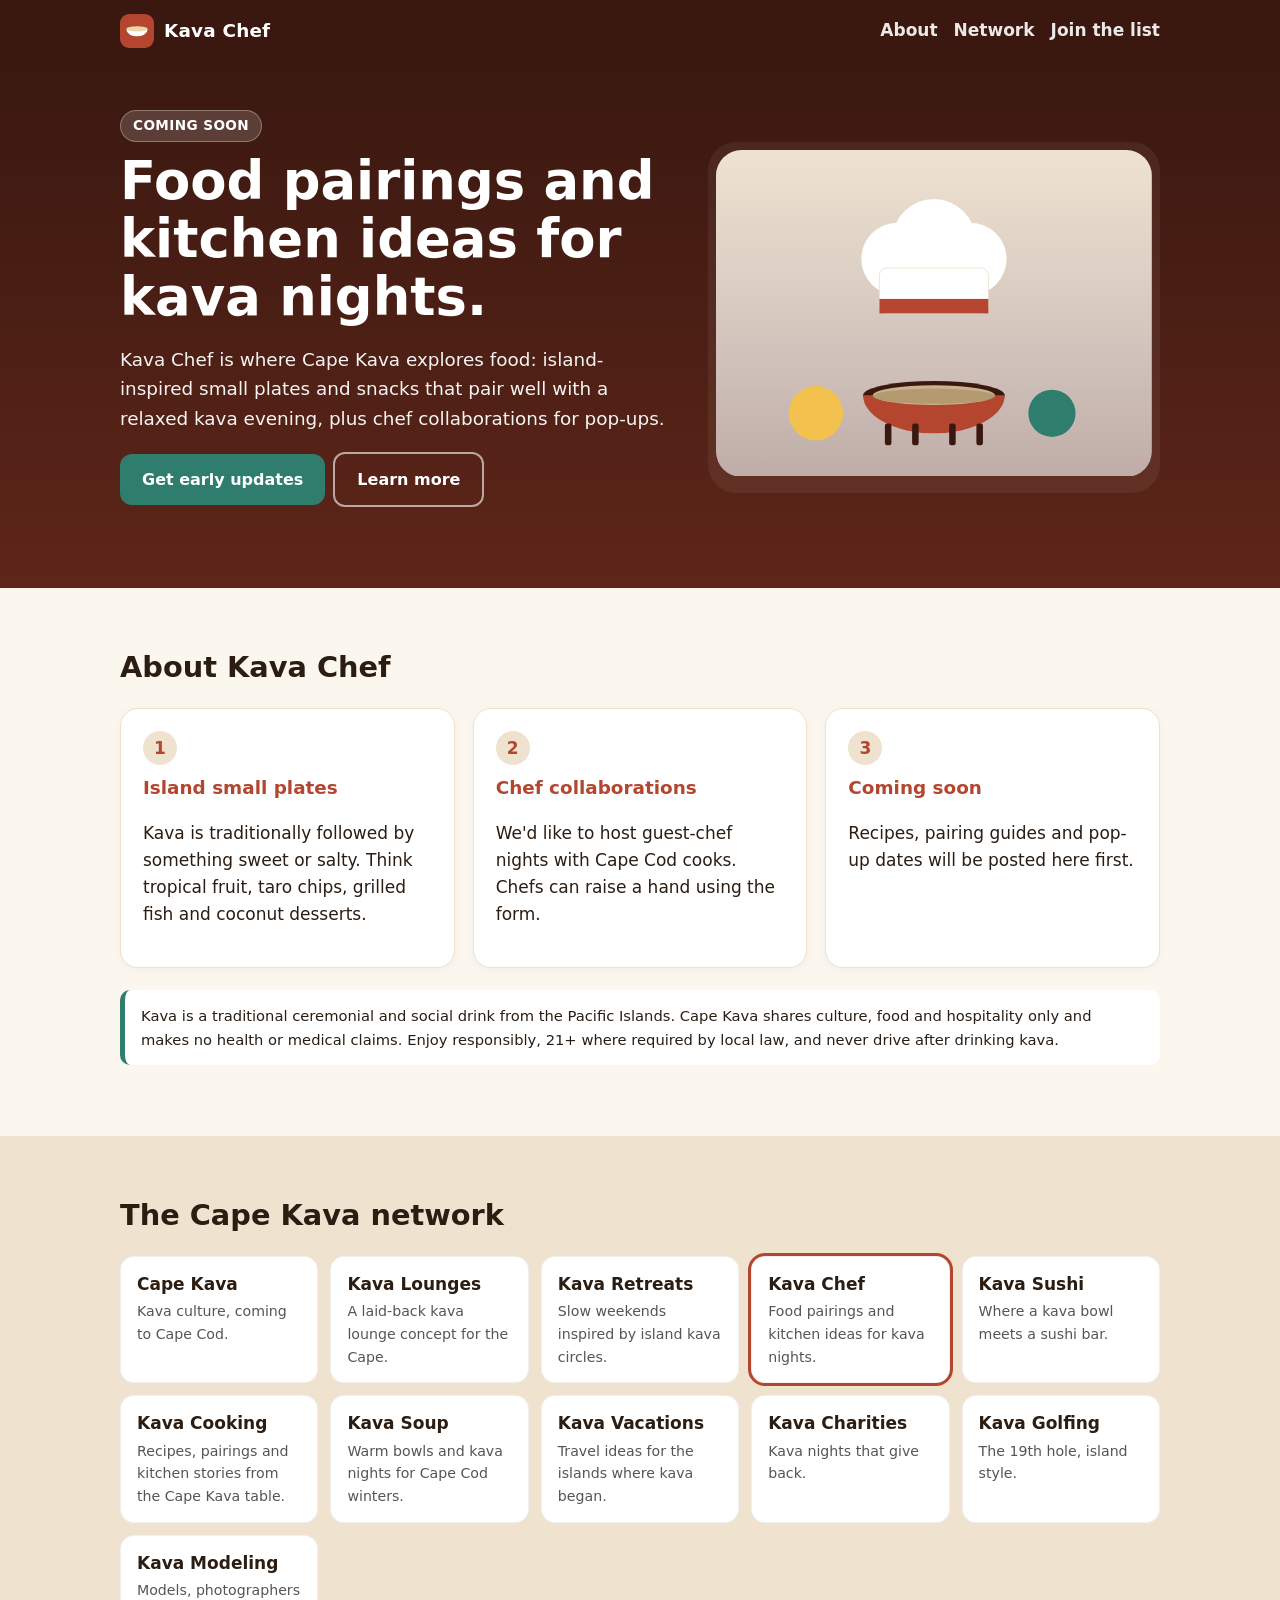
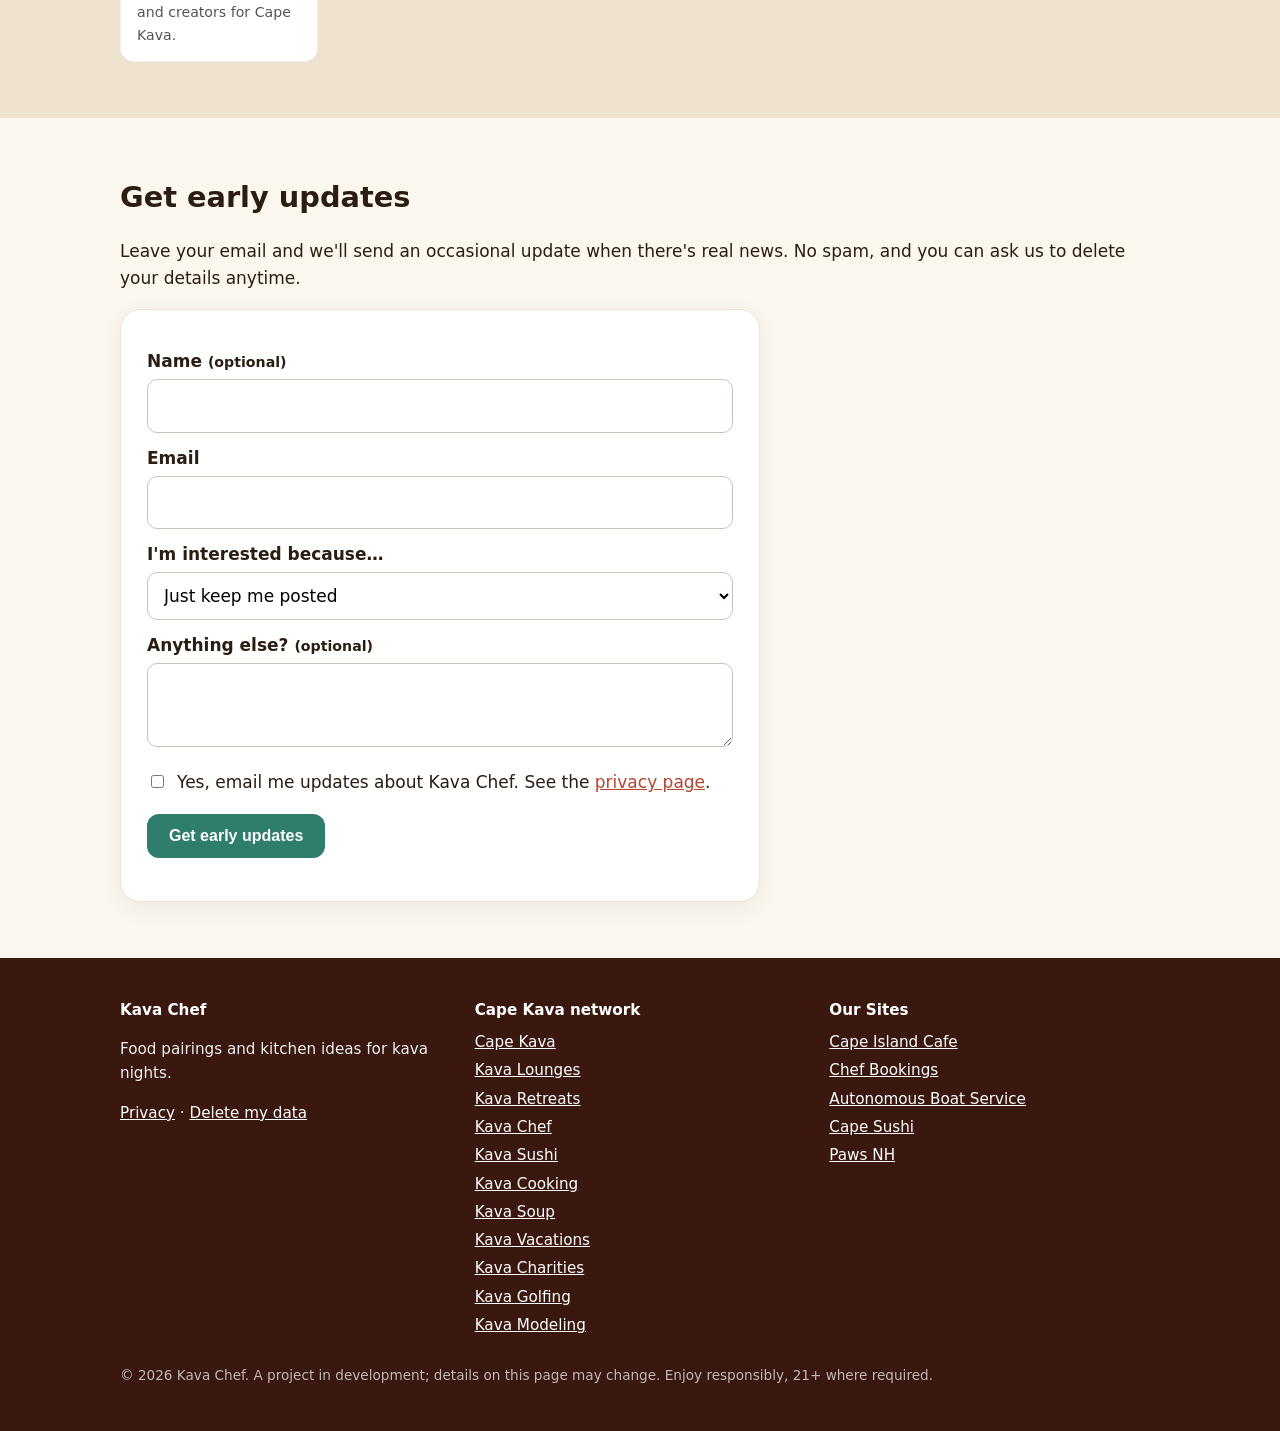
==== index.html @ eee849c8 "Landing page from domain batch generator" ====
<!doctype html>
<html lang="en">
<head>
<meta charset="utf-8">
<meta name="viewport" content="width=device-width,initial-scale=1">
<title>Kava Chef: Food pairings and kitchen ideas for kava nights.</title>
<meta name="description" content="Food pairings and kitchen ideas for kava nights. Kava Chef is where Cape Kava explores food: island-inspired small plates and snacks that pair well with a relaxed kava evening, plus chef collaborations for pop-ups.">
<link rel="canonical" href="https://platinum00001.github.io/kavachef.com/">
<meta name="theme-color" content="#3a1810">
<meta property="og:type" content="website">
<meta property="og:site_name" content="Kava Chef">
<meta property="og:title" content="Kava Chef: Food pairings and kitchen ideas for kava nights.">
<meta property="og:description" content="Food pairings and kitchen ideas for kava nights. Kava Chef is where Cape Kava explores food: island-inspired small plates and snacks that pair well with a relaxed kava evening, plus chef collaborations for pop-ups.">
<meta property="og:url" content="https://platinum00001.github.io/kavachef.com/">
<meta property="og:image" content="https://platinum00001.github.io/kavachef.com/og.png">
<meta property="og:image:width" content="1200"><meta property="og:image:height" content="630">
<meta name="twitter:card" content="summary_large_image">
<meta name="twitter:title" content="Kava Chef: Food pairings and kitchen ideas for kava nights.">
<meta name="twitter:description" content="Food pairings and kitchen ideas for kava nights. Kava Chef is where Cape Kava explores food: island-inspired small plates and snacks that pair well with a relaxed kava evening, plus chef collaborations for pop-ups.">
<meta name="twitter:image" content="https://platinum00001.github.io/kavachef.com/og.png">
<link rel="icon" href="favicon.svg" type="image/svg+xml">
<link rel="icon" href="favicon-32.png" sizes="32x32" type="image/png">
<link rel="apple-touch-icon" href="apple-touch-icon.png">
<link rel="manifest" href="site.webmanifest">
<link rel="stylesheet" href="css/style.css">
</head>
<body>
<header class="top"><div class="wrap">
<a class="brand" href="./"><img src="favicon.svg" alt="" width="34" height="34">Kava Chef</a>
<nav><a href="./#about" class="opt">About</a><a href="./#network" class="opt">Network</a><a href="./#join">Join the list</a></nav>
</div></header>
<main>
<section class="hero"><div class="wrap">
<div><span class="badge">Coming soon</span><h1>Food pairings and kitchen ideas for kava nights.</h1><p class="lead">Kava Chef is where Cape Kava explores food: island-inspired small plates and snacks that pair well with a relaxed kava evening, plus chef collaborations for pop-ups.</p>
<p><a class="btn" href="#join">Get early updates</a><a class="btn ghost" href="#about">Learn more</a></p></div>
<div class="art"><svg viewBox="0 0 480 360" xmlns="http://www.w3.org/2000/svg" role="img" aria-hidden="true"><defs><linearGradient id="sky" x1="0" y1="0" x2="0" y2="1"><stop offset="0" stop-color="#efe2cf"/><stop offset="1" stop-color="#ffffff" stop-opacity="0.6"/></linearGradient></defs><rect width="480" height="360" rx="28" fill="url(#sky)"/><g transform="translate(240 120)"><circle cx="-40" cy="0" r="40" fill="#fff"/><circle cx="0" cy="-20" r="46" fill="#fff"/><circle cx="40" cy="0" r="40" fill="#fff"/><rect x="-60" y="10" width="120" height="50" rx="8" fill="#fff" stroke="#efe2cf"/><rect x="-60" y="44" width="120" height="16" fill="#b4462f"/></g><g transform="translate(240 270) scale(0.6)"><ellipse cx="0" cy="0" rx="130" ry="26" fill="#3a1810"/><path d="M-130 0 a130 70 0 0 0 260 0z" fill="#b4462f"/><ellipse cx="0" cy="0" rx="112" ry="18" fill="#c9b38d"/><ellipse cx="0" cy="2" rx="112" ry="14" fill="#a68a5f" opacity=".6"/><rect x="-90" y="52" width="12" height="40" rx="4" fill="#3a1810"/><rect x="-40" y="52" width="12" height="40" rx="4" fill="#3a1810"/><rect x="28" y="52" width="12" height="40" rx="4" fill="#3a1810"/><rect x="78" y="52" width="12" height="40" rx="4" fill="#3a1810"/></g><circle cx="110" cy="290" r="30" fill="#f2c14e"/><circle cx="370" cy="290" r="26" fill="#2f7d6d"/></svg></div>
</div></section>
<section id="about"><div class="wrap"><h2>About Kava Chef</h2><div class="cards"><div class="card"><span class="n">1</span><h3>Island small plates</h3><p>Kava is traditionally followed by something sweet or salty. Think tropical fruit, taro chips, grilled fish and coconut desserts.</p></div><div class="card"><span class="n">2</span><h3>Chef collaborations</h3><p>We&#x27;d like to host guest-chef nights with Cape Cod cooks. Chefs can raise a hand using the form.</p></div><div class="card"><span class="n">3</span><h3>Coming soon</h3><p>Recipes, pairing guides and pop-up dates will be posted here first.</p></div></div><p class="note">Kava is a traditional ceremonial and social drink from the Pacific Islands. Cape Kava shares culture, food and hospitality only and makes no health or medical claims. Enjoy responsibly, 21+ where required by local law, and never drive after drinking kava.</p></div></section>
<section class="band" id="network"><div class="wrap"><h2>The Cape Kava network</h2><div class="net"><a href="https://platinum00001.github.io/kapekava.com/">Cape Kava<small>Kava culture, coming to Cape Cod.</small></a><a href="https://platinum00001.github.io/kavalounges.com/">Kava Lounges<small>A laid-back kava lounge concept for the Cape.</small></a><a href="https://platinum00001.github.io/kavaretreats.com/">Kava Retreats<small>Slow weekends inspired by island kava circles.</small></a><a href="https://platinum00001.github.io/kavachef.com/" class="here" aria-current="page">Kava Chef<small>Food pairings and kitchen ideas for kava nights.</small></a><a href="https://platinum00001.github.io/kavasushi.com/">Kava Sushi<small>Where a kava bowl meets a sushi bar.</small></a><a href="https://platinum00001.github.io/kavacooking.com/">Kava Cooking<small>Recipes, pairings and kitchen stories from the Cape Kava table.</small></a><a href="https://platinum00001.github.io/kavasoup.com/">Kava Soup<small>Warm bowls and kava nights for Cape Cod winters.</small></a><a href="https://platinum00001.github.io/kavavacations.com/">Kava Vacations<small>Travel ideas for the islands where kava began.</small></a><a href="https://platinum00001.github.io/kavacharities.com/">Kava Charities<small>Kava nights that give back.</small></a><a href="https://platinum00001.github.io/kavagolfing.com/">Kava Golfing<small>The 19th hole, island style.</small></a><a href="https://platinum00001.github.io/kavamodeling.com/">Kava Modeling<small>Models, photographers and creators for Cape Kava.</small></a></div></div></section>
<section id="join"><div class="wrap"><h2>Get early updates</h2>
<p>Leave your email and we'll send an occasional update when there's real news. No spam, and you can ask us to delete your details anytime.</p>
<form class="signup" id="signup" novalidate>
<label for="f-name">Name <small>(optional)</small></label><input id="f-name" name="name" type="text" maxlength="120" autocomplete="name">
<label for="f-email">Email</label><input id="f-email" name="email" type="email" maxlength="200" required autocomplete="email">
<label for="f-interest">I'm interested because…</label><select id="f-interest" name="interest"><option>Just keep me posted</option><option>I&#x27;m a chef or caterer</option><option>I want to attend a chef night</option><option>I&#x27;d like recipes and pairing guides</option></select>
<label for="f-note">Anything else? <small>(optional)</small></label><textarea id="f-note" name="note" maxlength="600"></textarea>
<div class="hp" aria-hidden="true"><label for="f-web">Website</label><input id="f-web" name="website_url" type="text" tabindex="-1" autocomplete="off"></div>
<label class="check"><input type="checkbox" name="consent" required> <span>Yes, email me updates about Kava Chef. See the <a href="privacy.html">privacy page</a>.</span></label>
<p><button class="btn" type="submit">Get early updates</button></p>
<div class="msg" id="signup-msg" role="status" aria-live="polite"></div>
</form></div></section>
</main>
<footer><div class="wrap">
<div class="cols">
<div><h4>Kava Chef</h4><p>Food pairings and kitchen ideas for kava nights.</p><p><a href="privacy.html">Privacy</a> · <a href="privacy.html#data-deletion">Delete my data</a></p></div>
<div><h4>Cape Kava network</h4><ul><li><a href="https://platinum00001.github.io/kapekava.com/">Cape Kava</a></li><li><a href="https://platinum00001.github.io/kavalounges.com/">Kava Lounges</a></li><li><a href="https://platinum00001.github.io/kavaretreats.com/">Kava Retreats</a></li><li><a href="https://platinum00001.github.io/kavachef.com/">Kava Chef</a></li><li><a href="https://platinum00001.github.io/kavasushi.com/">Kava Sushi</a></li><li><a href="https://platinum00001.github.io/kavacooking.com/">Kava Cooking</a></li><li><a href="https://platinum00001.github.io/kavasoup.com/">Kava Soup</a></li><li><a href="https://platinum00001.github.io/kavavacations.com/">Kava Vacations</a></li><li><a href="https://platinum00001.github.io/kavacharities.com/">Kava Charities</a></li><li><a href="https://platinum00001.github.io/kavagolfing.com/">Kava Golfing</a></li><li><a href="https://platinum00001.github.io/kavamodeling.com/">Kava Modeling</a></li></ul></div><div><h4>Our Sites</h4><ul><li><a href="https://capeislandcafe.com/">Cape Island Cafe</a></li><li><a href="https://chefbookings.org/">Chef Bookings</a></li><li><a href="https://platinum00001.github.io/autonomousboatservice.com/">Autonomous Boat Service</a></li><li><a href="https://platinum00001.github.io/capesushi.com/">Cape Sushi</a></li><li><a href="https://platinum00001.github.io/pawsnh.com/">Paws NH</a></li></ul></div>
</div>
<p class="fine">© 2026 Kava Chef. A project in development; details on this page may change. Enjoy responsibly, 21+ where required.</p>
</div></footer>
<script type="application/ld+json">{"@context": "https://schema.org", "@type": "WebSite", "name": "Kava Chef", "url": "https://platinum00001.github.io/kavachef.com/", "description": "Food pairings and kitchen ideas for kava nights."}</script>
<script src="config.js"></script><script src="js/form.js"></script>
</body></html>
---- css/style.css ----
:root{--bg:#fbf6ee;--ink:#2b1d12;--accent:#b4462f;--accent2:#2f7d6d;--soft:#efe2cf;--hero:#3a1810}
*{box-sizing:border-box}html{scroll-behavior:smooth}
body{margin:0;font:17px/1.6 system-ui,-apple-system,"Segoe UI",Roboto,Helvetica,Arial,sans-serif;color:var(--ink);background:var(--bg)}
a{color:var(--accent)}img,svg{max-width:100%;height:auto}
.wrap{max-width:1080px;margin:0 auto;padding:0 20px}
header.top{background:var(--hero);color:#fff}
header.top .wrap{display:flex;align-items:center;justify-content:space-between;gap:12px;padding-top:14px;padding-bottom:14px}
.brand{display:flex;align-items:center;gap:10px;color:#fff;text-decoration:none;font-weight:800;font-size:1.15rem;letter-spacing:.2px}
.brand img{width:34px;height:34px;border-radius:9px}
header.top nav a{color:#fff;opacity:.9;margin-left:16px;text-decoration:none;font-weight:600}
header.top nav a:hover{opacity:1;text-decoration:underline}
.hero{background:linear-gradient(180deg,var(--hero),color-mix(in srgb,var(--hero) 70%,var(--accent)));color:#fff;padding:48px 0 64px}
.hero .wrap{display:grid;grid-template-columns:1.1fr .9fr;gap:36px;align-items:center}
.hero h1{font-size:clamp(2rem,4.6vw,3.3rem);line-height:1.1;margin:.2em 0 .3em}
.hero p.lead{font-size:1.15rem;opacity:.95;max-width:38em}
.badge{display:inline-block;background:rgba(255,255,255,.16);border:1px solid rgba(255,255,255,.3);padding:4px 12px;border-radius:99px;font-size:.85rem;font-weight:700;letter-spacing:.4px;text-transform:uppercase}
.btn{display:inline-block;background:var(--accent2);color:#fff;font-weight:700;padding:13px 22px;border-radius:12px;text-decoration:none;border:0;cursor:pointer;font-size:1rem}
.btn:hover{filter:brightness(1.08)}
.btn.ghost{background:transparent;border:2px solid rgba(255,255,255,.6);margin-left:8px}
.art{background:rgba(255,255,255,.06);border-radius:28px;padding:8px}
section{padding:56px 0}
section h2{font-size:1.8rem;margin:0 0 18px}
.cards{display:grid;grid-template-columns:repeat(auto-fit,minmax(230px,1fr));gap:18px}
.card{background:#fff;border:1px solid var(--soft);border-radius:18px;padding:22px;box-shadow:0 2px 10px rgba(0,0,0,.04)}
.card h3{margin:.1em 0 .4em;font-size:1.15rem;color:var(--accent)}
.card .n{display:inline-grid;place-items:center;width:34px;height:34px;border-radius:50%;background:var(--soft);color:var(--accent);font-weight:800;margin-bottom:6px}
.band{background:var(--soft)}
.net{display:grid;grid-template-columns:repeat(auto-fit,minmax(180px,1fr));gap:12px}
.net a{display:block;background:#fff;border-radius:14px;padding:14px 16px;text-decoration:none;color:var(--ink);border:1px solid rgba(0,0,0,.06);font-weight:700}
.net a small{display:block;font-weight:400;color:#555;margin-top:2px}
.net a.here{outline:3px solid var(--accent);pointer-events:none}
form.signup{background:#fff;border-radius:20px;padding:26px;border:1px solid var(--soft);max-width:640px;box-shadow:0 6px 24px rgba(0,0,0,.06)}
form.signup label{display:block;font-weight:700;margin:12px 0 4px}
form.signup input[type=text],form.signup input[type=email],form.signup select,form.signup textarea{width:100%;padding:12px;border:1px solid #c9c2b6;border-radius:10px;font:inherit;background:#fff}
form.signup textarea{min-height:84px}
form.signup .check{display:flex;gap:10px;align-items:flex-start;font-weight:400;margin-top:14px}
form.signup .check input{margin-top:6px}
.hp{position:absolute!important;left:-9999px!important;width:1px;height:1px;overflow:hidden}
.msg{margin-top:14px;padding:12px 14px;border-radius:10px;display:none}
.msg.ok{display:block;background:#e6f4ea;color:#1e5b2f}.msg.err{display:block;background:#fdecea;color:#8a1c12}
.note{font-size:.92rem;background:#fff;border-left:5px solid var(--accent2);padding:14px 16px;border-radius:10px;margin-top:22px}
footer{background:var(--hero);color:#eee;padding:40px 0 30px;font-size:.95rem}
footer a{color:#fff}
footer .cols{display:grid;grid-template-columns:repeat(auto-fit,minmax(220px,1fr));gap:24px}
footer h4{margin:0 0 8px;color:#fff}
footer ul{list-style:none;padding:0;margin:0}footer li{margin:4px 0}
footer .fine{opacity:.75;margin-top:24px;font-size:.85rem}
.prose{max-width:760px}.prose h2{margin-top:1.4em}
@media (max-width:820px){.hero .wrap{grid-template-columns:1fr}.art{max-width:420px}header.top nav a{margin-left:10px;font-size:.92rem}}
@media (max-width:480px){header.top nav .opt{display:none}.btn.ghost{margin:10px 0 0}}
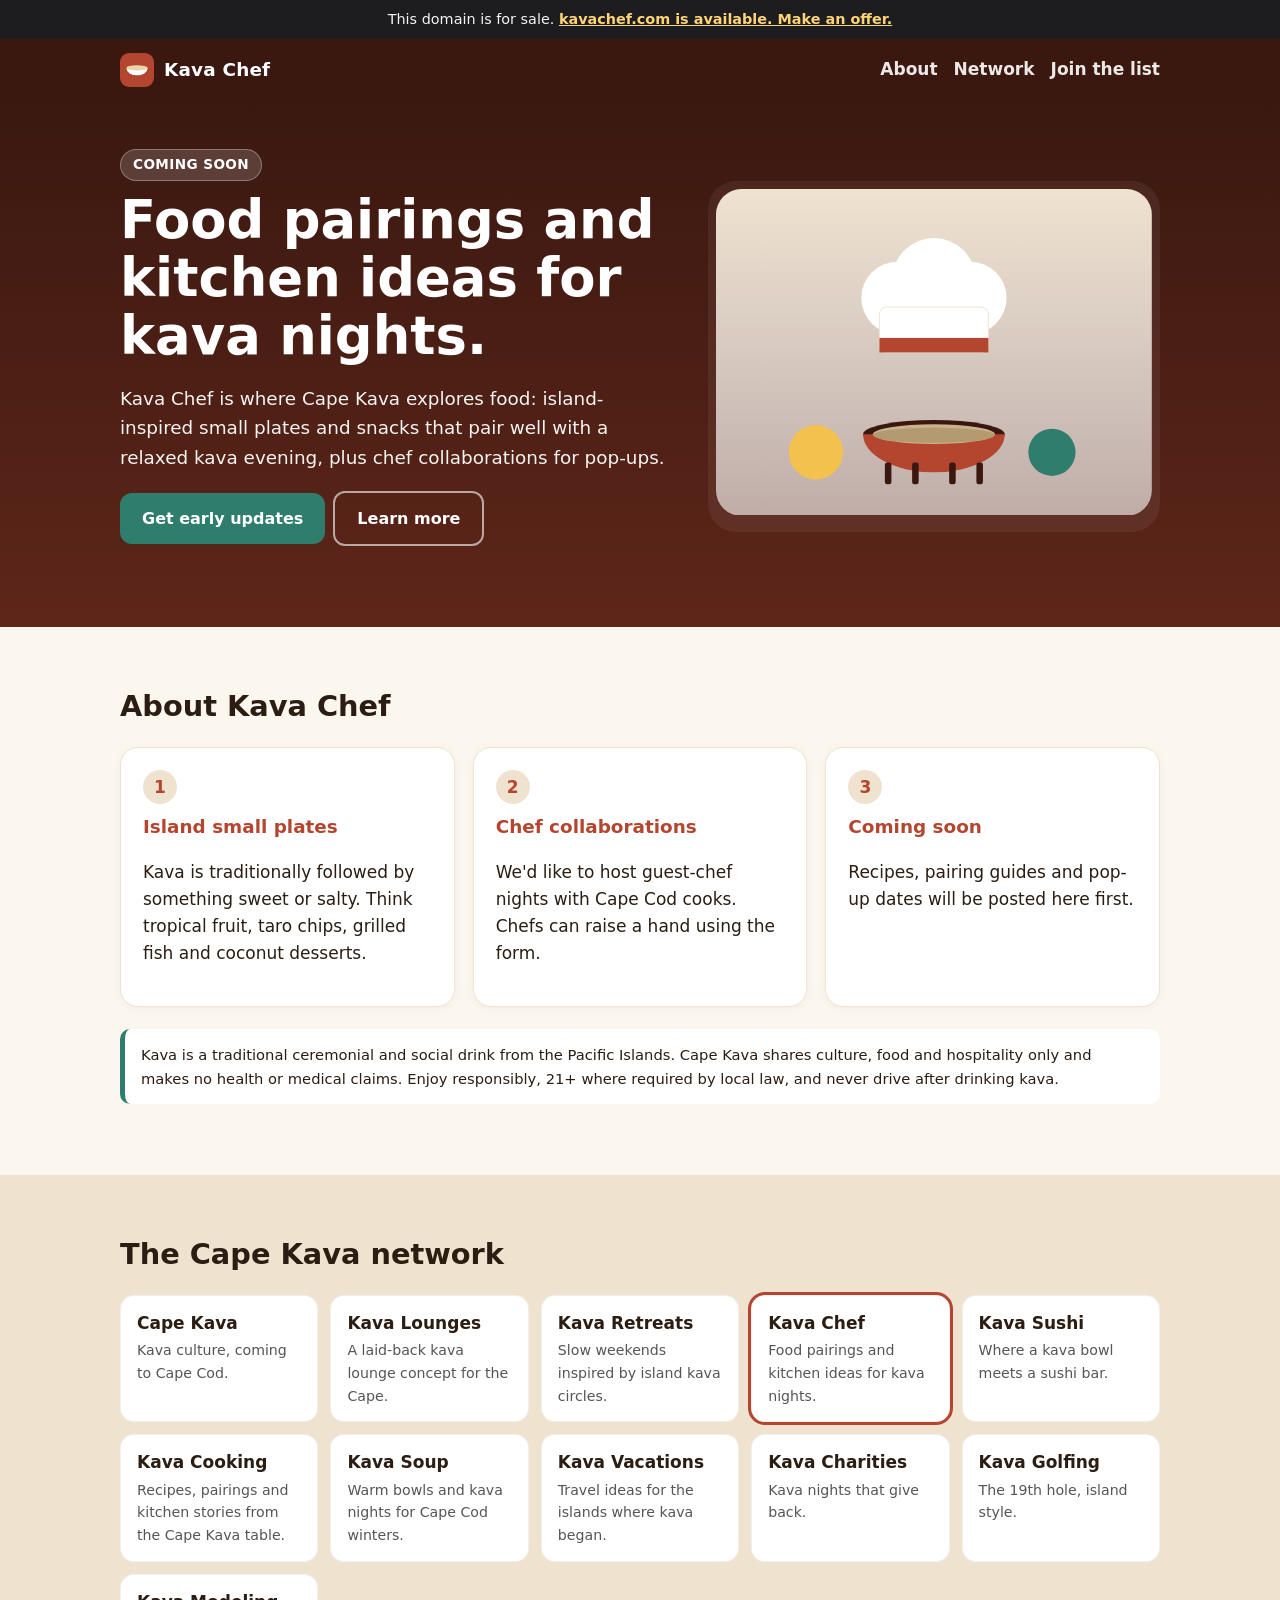
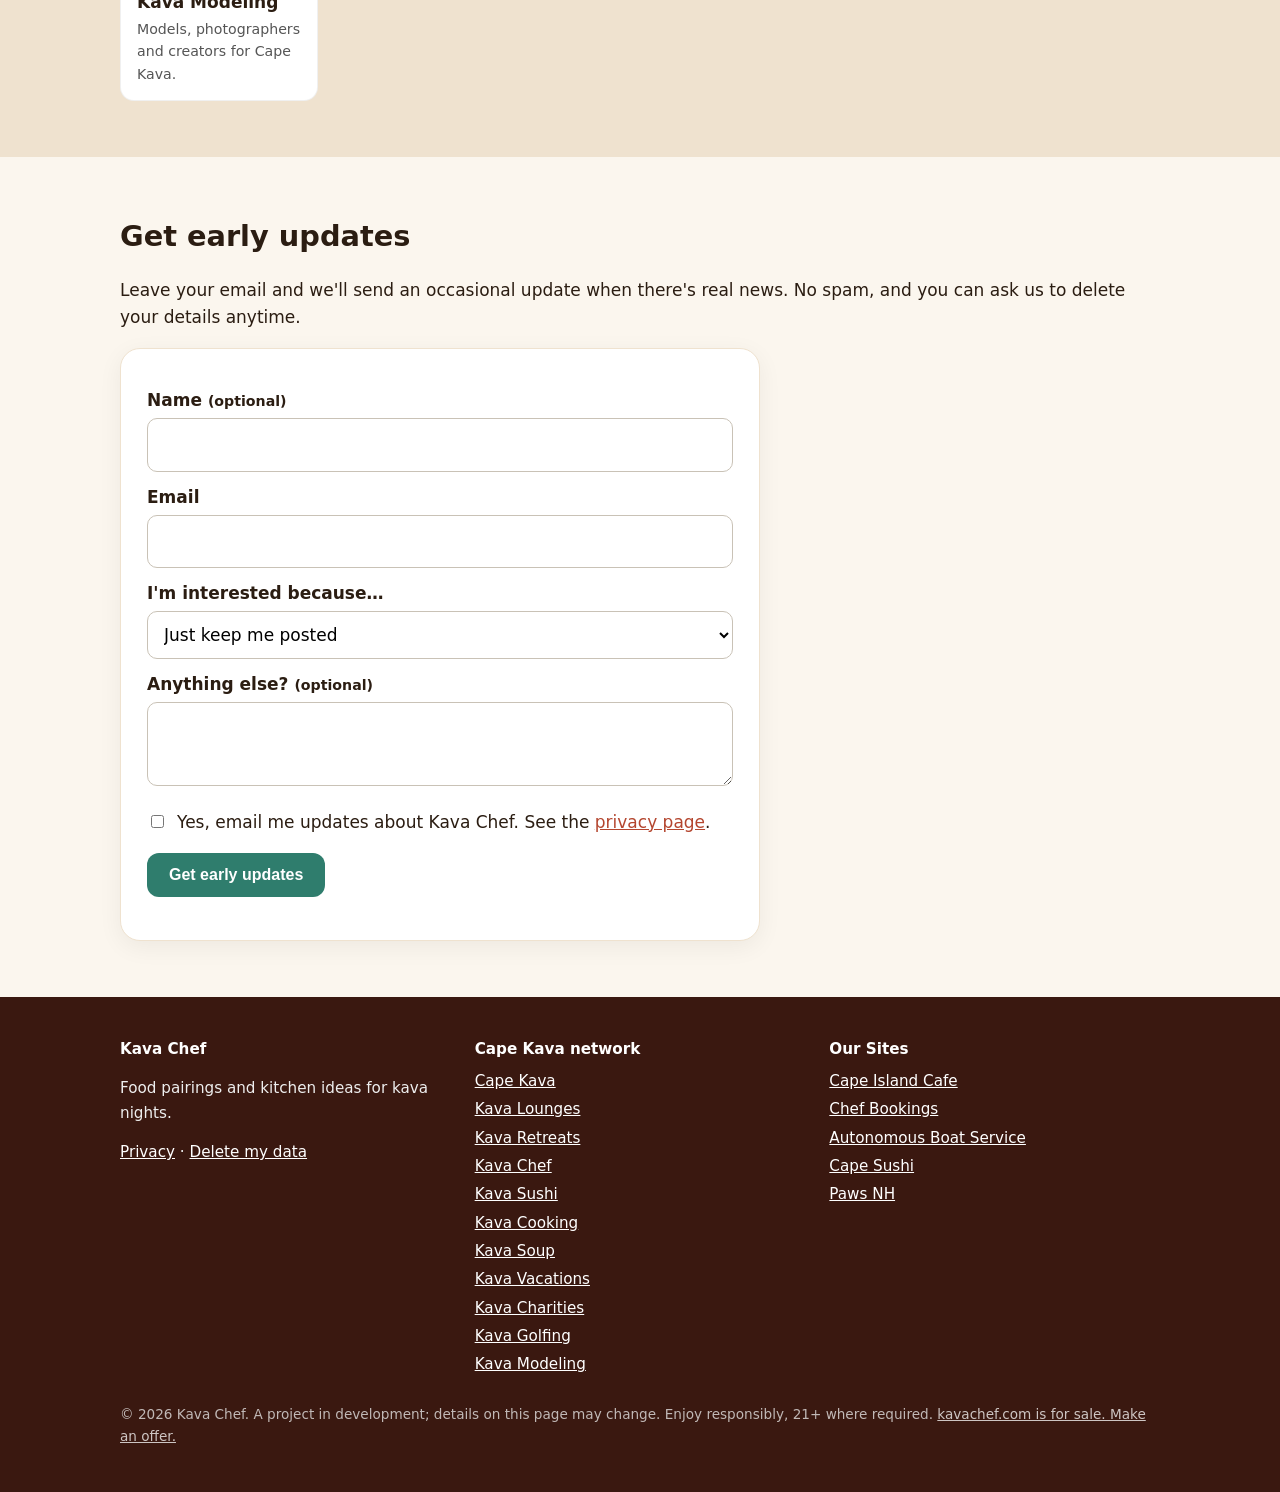
==== commit f270d707: "Add for-sale notice linking to Afternic" ====
--- a/index.html
+++ b/index.html
@@ -25,6 +25,7 @@
 <link rel="stylesheet" href="css/style.css">
 </head>
 <body>
+<div class="forsale" style="background:#1d1d1f;color:#f5f5f7;text-align:center;font-size:.9rem;padding:8px 12px">This domain is for sale. <a href="https://www.afternic.com/domain/kavachef.com" target="_blank" rel="noopener" style="color:#ffd479;font-weight:600">kavachef.com is available. Make an offer.</a></div>
 <header class="top"><div class="wrap">
 <a class="brand" href="./"><img src="favicon.svg" alt="" width="34" height="34">Kava Chef</a>
 <nav><a href="./#about" class="opt">About</a><a href="./#network" class="opt">Network</a><a href="./#join">Join the list</a></nav>
@@ -55,7 +56,7 @@
 <div><h4>Kava Chef</h4><p>Food pairings and kitchen ideas for kava nights.</p><p><a href="privacy.html">Privacy</a> · <a href="privacy.html#data-deletion">Delete my data</a></p></div>
 <div><h4>Cape Kava network</h4><ul><li><a href="https://platinum00001.github.io/kapekava.com/">Cape Kava</a></li><li><a href="https://platinum00001.github.io/kavalounges.com/">Kava Lounges</a></li><li><a href="https://platinum00001.github.io/kavaretreats.com/">Kava Retreats</a></li><li><a href="https://platinum00001.github.io/kavachef.com/">Kava Chef</a></li><li><a href="https://platinum00001.github.io/kavasushi.com/">Kava Sushi</a></li><li><a href="https://platinum00001.github.io/kavacooking.com/">Kava Cooking</a></li><li><a href="https://platinum00001.github.io/kavasoup.com/">Kava Soup</a></li><li><a href="https://platinum00001.github.io/kavavacations.com/">Kava Vacations</a></li><li><a href="https://platinum00001.github.io/kavacharities.com/">Kava Charities</a></li><li><a href="https://platinum00001.github.io/kavagolfing.com/">Kava Golfing</a></li><li><a href="https://platinum00001.github.io/kavamodeling.com/">Kava Modeling</a></li></ul></div><div><h4>Our Sites</h4><ul><li><a href="https://capeislandcafe.com/">Cape Island Cafe</a></li><li><a href="https://chefbookings.org/">Chef Bookings</a></li><li><a href="https://platinum00001.github.io/autonomousboatservice.com/">Autonomous Boat Service</a></li><li><a href="https://platinum00001.github.io/capesushi.com/">Cape Sushi</a></li><li><a href="https://platinum00001.github.io/pawsnh.com/">Paws NH</a></li></ul></div>
 </div>
-<p class="fine">© 2026 Kava Chef. A project in development; details on this page may change. Enjoy responsibly, 21+ where required.</p>
+<p class="fine">© 2026 Kava Chef. A project in development; details on this page may change. Enjoy responsibly, 21+ where required. <a href="https://www.afternic.com/domain/kavachef.com" target="_blank" rel="noopener">kavachef.com is for sale. Make an offer.</a></p>
 </div></footer>
 <script type="application/ld+json">{"@context": "https://schema.org", "@type": "WebSite", "name": "Kava Chef", "url": "https://platinum00001.github.io/kavachef.com/", "description": "Food pairings and kitchen ideas for kava nights."}</script>
 <script src="config.js"></script><script src="js/form.js"></script>
